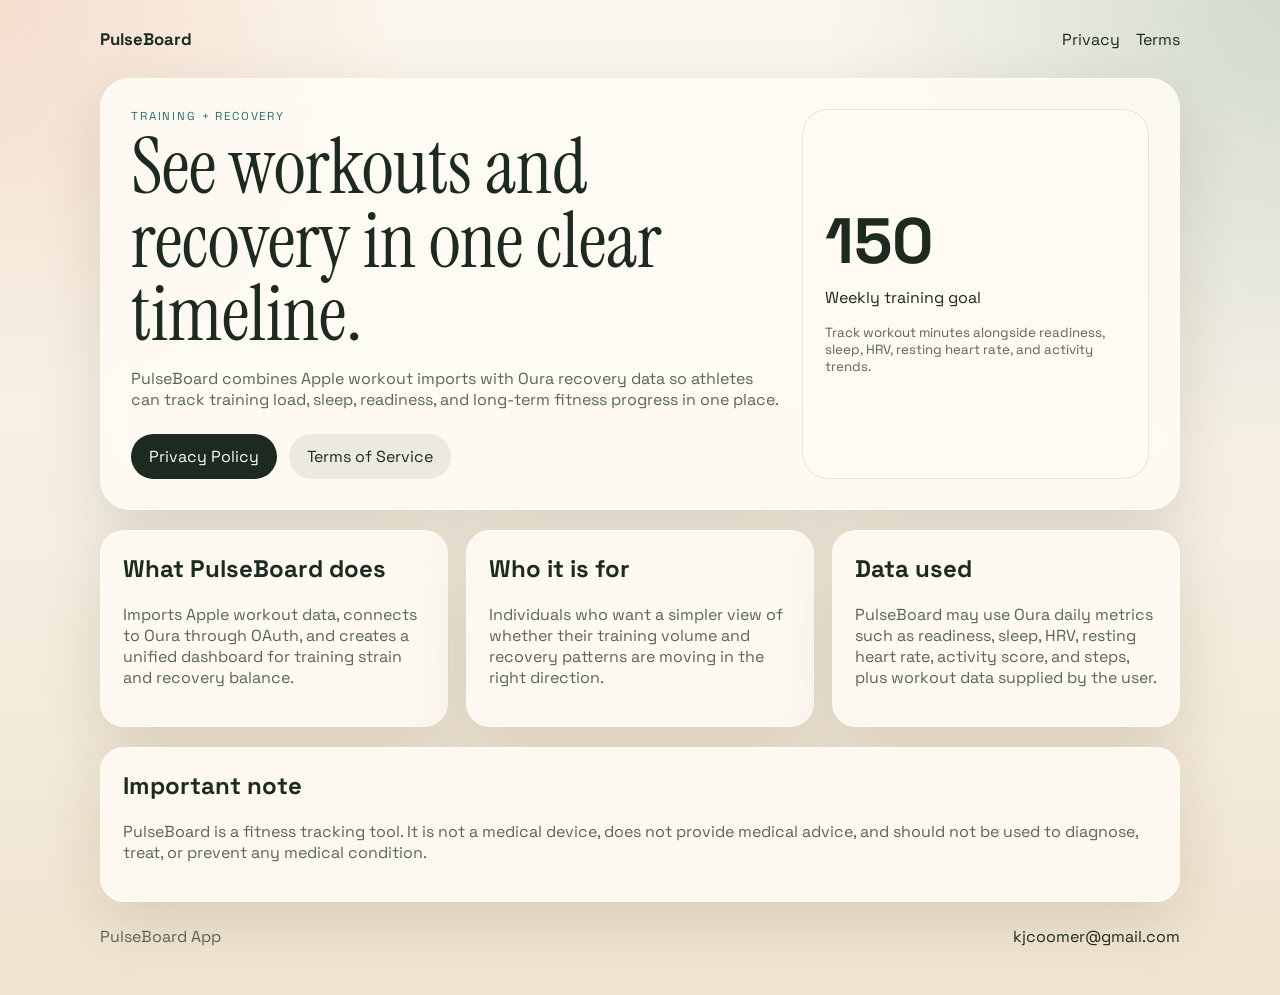
==== docs/index.html @ 489c15a0 "Initial Codex files" ====
<!DOCTYPE html>
<html lang="en">
<head>
  <meta charset="UTF-8">
  <meta name="viewport" content="width=device-width, initial-scale=1.0">
  <title>PulseBoard</title>
  <link rel="preconnect" href="https://fonts.googleapis.com">
  <link rel="preconnect" href="https://fonts.gstatic.com" crossorigin>
  <link href="https://fonts.googleapis.com/css2?family=Space+Grotesk:wght@400;500;700&family=Instrument+Serif:ital@0;1&display=swap" rel="stylesheet">
  <link rel="stylesheet" href="site.css">
</head>
<body>
  <div class="shell">
    <header class="topbar">
      <a class="brand" href="./index.html">PulseBoard</a>
      <nav class="nav">
        <a href="./privacy.html">Privacy</a>
        <a href="./terms.html">Terms</a>
      </nav>
    </header>
    <main>
      <section class="hero">
        <div>
          <p class="eyebrow">Training + Recovery</p>
          <h1>See workouts and recovery in one clear timeline.</h1>
          <p class="lede">
            PulseBoard combines Apple workout imports with Oura recovery data so athletes can track training load,
            sleep, readiness, and long-term fitness progress in one place.
          </p>
          <div class="actions">
            <a class="button primary" href="./privacy.html">Privacy Policy</a>
            <a class="button secondary" href="./terms.html">Terms of Service</a>
          </div>
        </div>
        <aside class="hero-card">
          <div class="metric">150</div>
          <p>Weekly training goal</p>
          <small>Track workout minutes alongside readiness, sleep, HRV, resting heart rate, and activity trends.</small>
        </aside>
      </section>
      <section class="grid">
        <article class="card">
          <h2>What PulseBoard does</h2>
          <p>Imports Apple workout data, connects to Oura through OAuth, and creates a unified dashboard for training strain and recovery balance.</p>
        </article>
        <article class="card">
          <h2>Who it is for</h2>
          <p>Individuals who want a simpler view of whether their training volume and recovery patterns are moving in the right direction.</p>
        </article>
        <article class="card">
          <h2>Data used</h2>
          <p>PulseBoard may use Oura daily metrics such as readiness, sleep, HRV, resting heart rate, activity score, and steps, plus workout data supplied by the user.</p>
        </article>
      </section>
      <section class="panel">
        <h2>Important note</h2>
        <p>
          PulseBoard is a fitness tracking tool. It is not a medical device, does not provide medical advice,
          and should not be used to diagnose, treat, or prevent any medical condition.
        </p>
      </section>
    </main>
    <footer class="footer">
      <span>PulseBoard App</span>
      <span><a href="mailto:kjcoomer@gmail.com">kjcoomer@gmail.com</a></span>
    </footer>
  </div>
</body>
</html>
---- docs/site.css ----
:root {
  --bg: #f5efe3;
  --surface: rgba(255, 252, 246, 0.86);
  --surface-strong: #fffaf2;
  --ink: #1d2a1f;
  --muted: #59655a;
  --line: rgba(29, 42, 31, 0.1);
  --accent: #d86f45;
  --accent-2: #2f6c63;
  --shadow: 0 20px 60px rgba(69, 52, 23, 0.14);
}

* {
  box-sizing: border-box;
}

body {
  margin: 0;
  font-family: "Space Grotesk", sans-serif;
  color: var(--ink);
  background:
    radial-gradient(circle at top left, rgba(216, 111, 69, 0.18), transparent 25%),
    radial-gradient(circle at top right, rgba(47, 108, 99, 0.2), transparent 28%),
    linear-gradient(180deg, #fbf6ec 0%, var(--bg) 50%, #f0e4cf 100%);
}

.shell {
  width: min(1080px, calc(100vw - 32px));
  margin: 0 auto;
  padding: 28px 0 48px;
}

.topbar {
  display: flex;
  align-items: center;
  justify-content: space-between;
  gap: 16px;
  margin-bottom: 28px;
}

.brand,
.nav a,
.footer a {
  color: var(--ink);
  text-decoration: none;
}

.brand {
  font-weight: 700;
  font-size: 1.05rem;
}

.nav {
  display: flex;
  gap: 16px;
}

.hero,
.card,
.panel,
.legal {
  border: 1px solid rgba(255, 255, 255, 0.45);
  background: var(--surface);
  box-shadow: var(--shadow);
  backdrop-filter: blur(12px);
}

.hero {
  display: grid;
  grid-template-columns: 1.5fr 0.8fr;
  gap: 20px;
  border-radius: 30px;
  padding: 30px;
}

.eyebrow {
  margin: 0 0 8px;
  text-transform: uppercase;
  letter-spacing: 0.16em;
  font-size: 0.72rem;
  color: var(--accent-2);
}

h1 {
  margin: 0 0 16px;
  font-family: "Instrument Serif", serif;
  font-size: clamp(2.7rem, 7vw, 4.8rem);
  line-height: 0.96;
  font-weight: 400;
}

h2 {
  margin-top: 0;
}

.lede,
.legal p,
.card p,
.panel p,
.hero-card small {
  color: var(--muted);
}

.actions {
  display: flex;
  gap: 12px;
  flex-wrap: wrap;
  margin-top: 24px;
}

.button {
  display: inline-block;
  padding: 12px 18px;
  border-radius: 999px;
  text-decoration: none;
}

.button.primary {
  background: var(--ink);
  color: #fffaf2;
}

.button.secondary {
  background: rgba(29, 42, 31, 0.08);
  color: var(--ink);
}

.hero-card {
  background: var(--surface-strong);
  border: 1px solid var(--line);
  border-radius: 26px;
  padding: 22px;
  display: flex;
  flex-direction: column;
  justify-content: center;
}

.metric {
  font-size: 4rem;
  line-height: 0.9;
  font-weight: 700;
}

.grid {
  display: grid;
  grid-template-columns: repeat(3, 1fr);
  gap: 18px;
  margin-top: 20px;
}

.card,
.panel {
  border-radius: 24px;
  padding: 22px;
}

.panel {
  margin-top: 20px;
}

.legal-shell {
  max-width: 860px;
}

.legal {
  border-radius: 30px;
  padding: 30px;
}

.legal h2 {
  margin-top: 26px;
  margin-bottom: 8px;
}

.footer {
  display: flex;
  justify-content: space-between;
  gap: 16px;
  flex-wrap: wrap;
  margin-top: 24px;
  color: var(--muted);
}

@media (max-width: 860px) {
  .hero,
  .grid {
    grid-template-columns: 1fr;
  }
}

@media (max-width: 640px) {
  .shell {
    width: min(100vw - 20px, 1080px);
    padding-top: 16px;
  }

  .topbar,
  .nav,
  .footer {
    flex-direction: column;
    align-items: flex-start;
  }

  .hero,
  .card,
  .panel,
  .legal {
    border-radius: 22px;
    padding: 20px;
  }
}
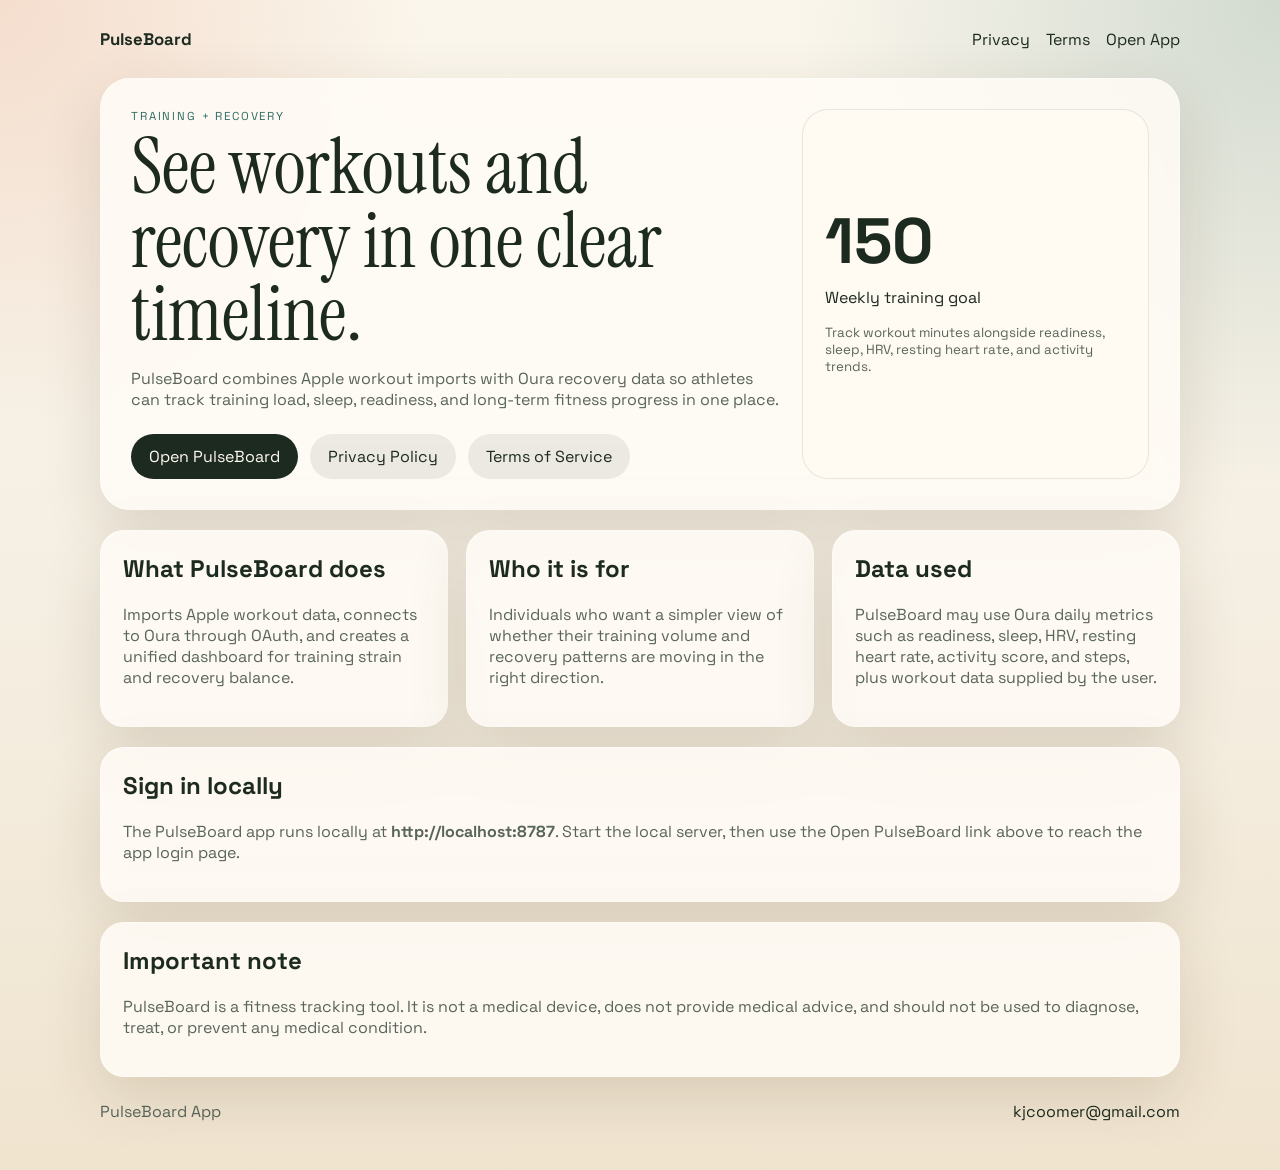
==== commit c70060a4: "Added login link" ====
--- a/docs/index.html
+++ b/docs/index.html
@@ -16,6 +16,7 @@
       <nav class="nav">
         <a href="./privacy.html">Privacy</a>
         <a href="./terms.html">Terms</a>
+        <a href="http://localhost:8787">Open App</a>
       </nav>
     </header>
     <main>
@@ -28,7 +29,8 @@
             sleep, readiness, and long-term fitness progress in one place.
           </p>
           <div class="actions">
-            <a class="button primary" href="./privacy.html">Privacy Policy</a>
+            <a class="button primary" href="http://localhost:8787">Open PulseBoard</a>
+            <a class="button secondary" href="./privacy.html">Privacy Policy</a>
             <a class="button secondary" href="./terms.html">Terms of Service</a>
           </div>
         </div>
@@ -53,6 +55,13 @@
         </article>
       </section>
       <section class="panel">
+        <h2>Sign in locally</h2>
+        <p>
+          The PulseBoard app runs locally at <strong>http://localhost:8787</strong>. Start the local server,
+          then use the Open PulseBoard link above to reach the app login page.
+        </p>
+      </section>
+      <section class="panel">
         <h2>Important note</h2>
         <p>
           PulseBoard is a fitness tracking tool. It is not a medical device, does not provide medical advice,
